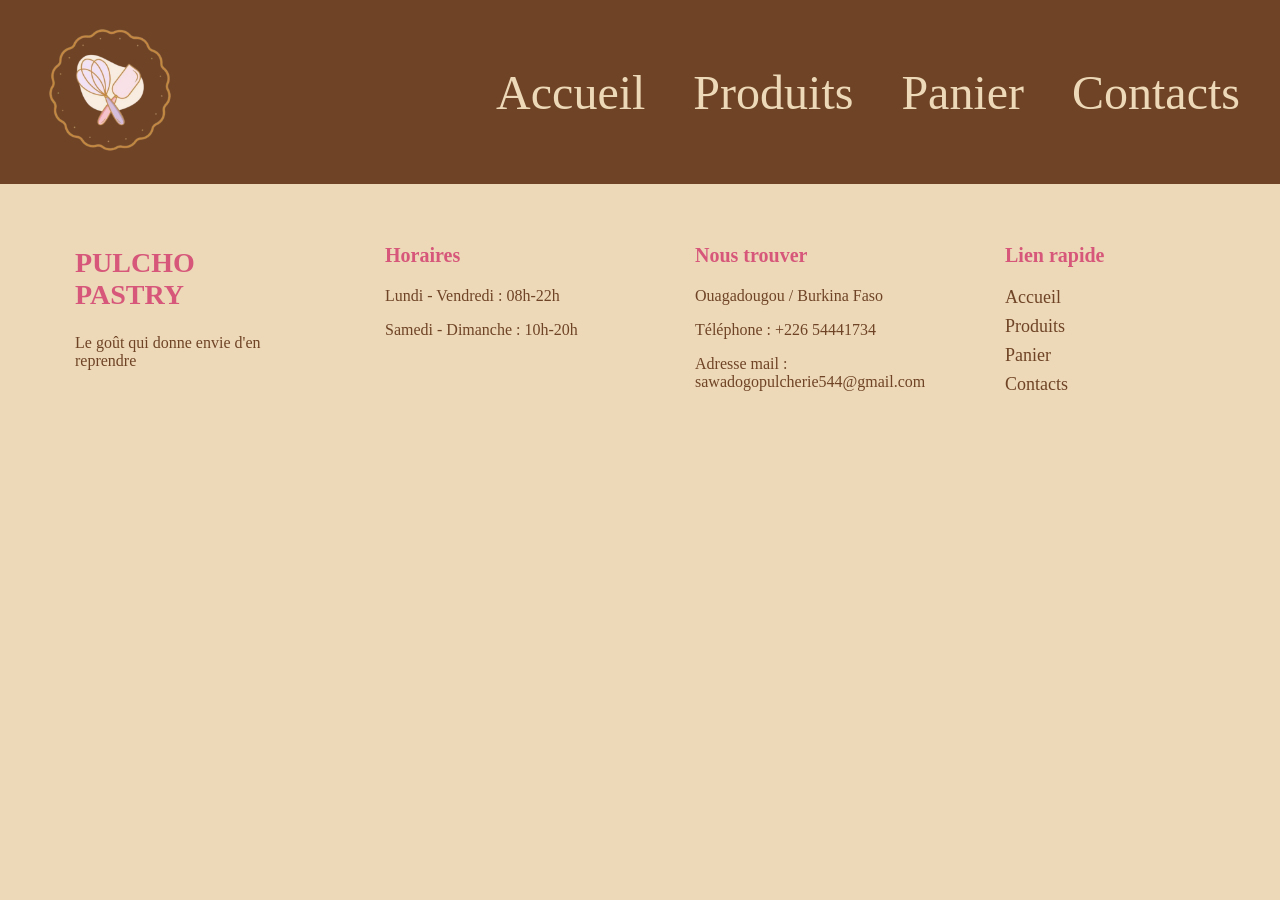
==== contact.html @ fbd9df28 "Css updating" ====
<!DOCTYPE html>
<html lang="fr">
<head>
    <meta charset="UTF-8">
    <meta name="viewport" content="width=device-width, initial-scale=1.0">
    <title>Contact</title>
    <link rel="stylesheet" href="./css/style.css">
</head>
<body>
    <header>
        <a href="index.html"><img src="./images/logo_cuisine.png" alt="logo"></a>
        <button class="menu-toggle">☰</button>
        <nav>
          <ul>
            <li><a href="index.html">Accueil</a></li> 
            <li><a href="produit.html">Produits</a></li>
            <li><a href="panier.html">Panier</a></li>
            <li><a href="contact.html">Contacts</a></li>
          </ul>
        </nav>
    </header>
    <main>

    </main>
    <footer>
        <div>
          <h2>PULCHO PASTRY</h2>
          <p>Le goût qui donne envie d'en reprendre</p>
        </div>

        <div>
          <h3>Horaires</h3>
          <p>Lundi - Vendredi : 08h-22h</p>
          <p>Samedi - Dimanche : 10h-20h</p>
        </div>

        <div>
          <h3>Nous trouver</h3>
          <p>Ouagadougou / Burkina Faso</p>
          <p>Téléphone : +226 54441734</p>
          <p>Adresse mail : sawadogopulcherie544@gmail.com</p>
        </div>

        <div>
          <h3>Lien rapide</h3>
          <a href="index.html">Accueil</a>
          <a href="produit.html">Produits</a>
          <a href="panier.html">Panier</a>
          <a href="contact.html">Contacts</a>
        </div>

       </footer>
</body>
</html>
---- css/style.css ----
body{
    background-color: #EDD9B8;
    margin: 0;
}

/*Header*/

.menu-toggle{
    display: none;
}
nav ul{
    display: flex;
    list-style: none;
    padding: 10px;
    margin: 0;
    gap: 48px;
}
nav a{
    text-decoration: none;
    color: #EDD9B8;
    font-size: 48px;
}
header{
    background-color: #6F4426;
    display: flex;
    padding: 10px 30px;
    justify-content: space-between;
    align-items: center;
}
header img{
    width: 160px;
}

/*Index.html*/

/*Section 1 : Accueil*/
.section1{
    background-image: url('../images/Fond.jpeg');
    background-size: 100% 100%;
    text-align: center;
    padding: 100px 20px;
}
.section1 h1{
    font-size: 48px;
    color: #D6577A;
}
.section1 p{
    font-size: 20px;
    color: #6F4426;
    margin-top: 36px;
}

/*Section 2 : Douceurs*/

.douceur-item{
    display: flex;
    flex-wrap: wrap;
    justify-content: center;
    gap: 48px;
    padding: 16px;
}
.card1{
    width: 240px;
    background-color: #EDD9B8;
    padding: 24px;
    border-radius: 20px;
    font-size: 24px;
    text-align: center;
    color: #D6577A;
    box-shadow: 0 10px 20px rgba(0, 0, 0, 0.2);
}
.card1 img{
    width: 100%;
    height: 280px;
    object-fit: cover;
}
.douceur{
    background-color: #6F4426;
    text-align: center;
    padding: 20px;
}
.douceur h2{
    font-size: 40px;
    color: #EDD9B8;
    margin-bottom: 48px;
}
.link{
    border: 2px solid #EDD9B8;
    border-radius: 32px;
    background-color: #EDD9B8;
    padding: 16px 24px;
    width: 240px;
    margin: 40px auto;
}
.douceur a{
    text-decoration: none;
    color: #6F4426;
    font-size: 24px;
}

/*Section 3 : Services*/

.service
{
    background-color: #EDD9B8;
    padding: 20px;
    text-align: center;
}
.service h2{
    font-size: 40px;
    color: #D6577A;
}
.service-item{
    display: flex;
    flex-wrap: wrap;
    gap: 20px;
    padding: 16px;
    justify-content: center;
}
.card2{
    border: 2px dashed #EDD9B8;
    background-color: #6F4426;
    border-radius: 24px;
    padding: 16px 32px;
    width: 160px;
    gap: 8px;
}
.card2 a{
    text-decoration: none;
    color: #EDD9B8;
    font-size: 20px;
}

/*Section 4 : Temoignages*/

.temoignage{
    background-color: #6F4426;
    padding: 20px;
}
.temoignage h2{
    font-size: 40px;
    color: #EDD9B8;
    text-align: center;
}
.temoignage-item{
    display: flex;
    gap: 48px;
    padding: 24px;
    justify-content: center;
    text-align: center;
    flex-wrap: wrap;
    justify-content: center;
}
.temoignage-card{
    display: flex;
    align-items: center;
    gap: 20px;
    border: 2px solid #E5C48D;
    background-color: #EDD9B8;
    border-radius: 12px;
    width: 300px;
}
.temoignage-text{
    display: flex;
    flex-direction: column;
    gap: 8px;
}
.temoignage-card img{
    width: 80px;
    height: 80px;
    border: 2px solid #EDD9B8;
    border-radius: 50%;
    flex : 0 0 80px; 
}
.temoignage-text h3{
    font-size: 24px;
    color: #D6577A;
    margin: 0;
}
.temoignage-item p{
    font-size: 20px;
    color: #6F4426;
    margin: 8px;
}

/*Footer*/

footer{
    display: flex;
    color: #6F4426;
    justify-content: space-around;
    padding: 40px 20px;
}
footer a{
    display: block;
    margin-bottom: 8px;
    text-decoration: none;
    font-size: 18px;
    color: #6F4426;
}
footer a:hover{
    color: #D6577A;
}
footer h2, h3{
    color: #D6577A;
}
footer h2{
    font-size: 28px;
}
footer h3{
    font-size: 20px;
}
footer p{
    font-size: 16px;
}
footer div{
    width: 200px;
}

/*Responsive Design : affichage sur mobile*/

@media (max-width: 768px){
    .menu-toggle{
        display: block;
        margin-left: auto;
        background-color: #6F4426;
        color: #EDD9B8;
        font-size: 36px;
        border: none;
        padding: 8px 12px;

    }
    nav ul{
        display: none;
    }
    footer{
        flex-direction: column;
        align-items: center;
    }
    footer div{
        text-align: center;
        margin-bottom: 20px;
    }
    header img{
        width: 80px;
    }
    .produit-items{
        flex-wrap: wrap;
    }
}

/*Produits.html*/

/*Section 1 : Recherche*/

.search-section{
    padding: 40px;
}
.search-section h1{
    text-align: center;
    font-size: 40px;
    color: #D6577A;
}
.search-bar{
    display: flex;
    justify-content: center;
    padding: 20px;
}
.search-bar input{
    width: 400px;
    border: 3px solid #D6577A;
    border-radius: 8px;
    background-color:#E5C48D;
    font-size: 18px;
    color: #6F4426;
    padding: 8px;
}
.search-bar button{
    border: none;
    font-size: 20px;
    color: #D6577A;
    background-color: #EDD9B8;
    padding: 8px 16px;
}

/*Section 2 : Produits*/
.produit1-container{
    background-color: #6F4426;
    padding: 20px;
}
.produit2-container{
    background-color: #EDD9B8;
    padding: 20px;
}
.produit1-container h2{
    text-align: center;
    font-size: 40px;
    color: #EDD9B8;
    margin-bottom: 48px;
}
.produit2-container h2{
    text-align: center;
    font-size: 40px;
    color: #D6577A;
    margin-bottom: 48px;
}
.produit-items{
    display: flex;
    flex-wrap: wrap;
    justify-content: center;
    gap: 48px;
    padding: 16px;
}
.produit-items img{
    width: 220px;
    height: 240px;
    object-fit: cover;
    border-radius: 20px;
}
.produit-card1{
    width: 220px;
    background-color: #EDD9B8;
    padding: 18px;
    border-radius: 20px;
    text-align: center;
    box-shadow: 0 10px 20px rgba(0, 0, 0, 0.2);
}
.produit-card2{
    width: 220px;
    background-color: #6F4426;
    padding: 18px;
    border-radius: 20px;
    box-shadow: 0 10px 20px rgba(0, 0, 0, 0.2);
    text-align: center;
}
.produit-card1 h3{
    font-size: 24px;
    color: #D6577A;
}
.produit-card2 h3{
    font-size: 24px;
    color: #EDD9B8;
}
.produit-card1 .produit-description{
    font-size: 20px;
    color: #6F4426;
}
.produit-card2 .produit-description{
    font-size: 20px;
    color: #D6577A;
}
.produit-card1 .produit-prix{
    font-size: 20px;
    color: #E5C48D;
    background-color: #6F4426;
    border: 2px solid #6F4426;
    border-radius: 8px;
}
.produit-card2 .produit-prix{
    font-size: 20px;
    color: #EDD9B8;
    background-color: #D6577A;
    border: 2px solid #D6577A;
    border-radius: 8px;
}
.commentaire{
    background-color: #6F4426;
    padding: 40px;
    text-align: center;
}
.commentaire h2{
    font-size: 40px;
    color: #EDD9B8;
}
.commentaire p{
    font-size: 24px;
    color: #EDD9B8;
}
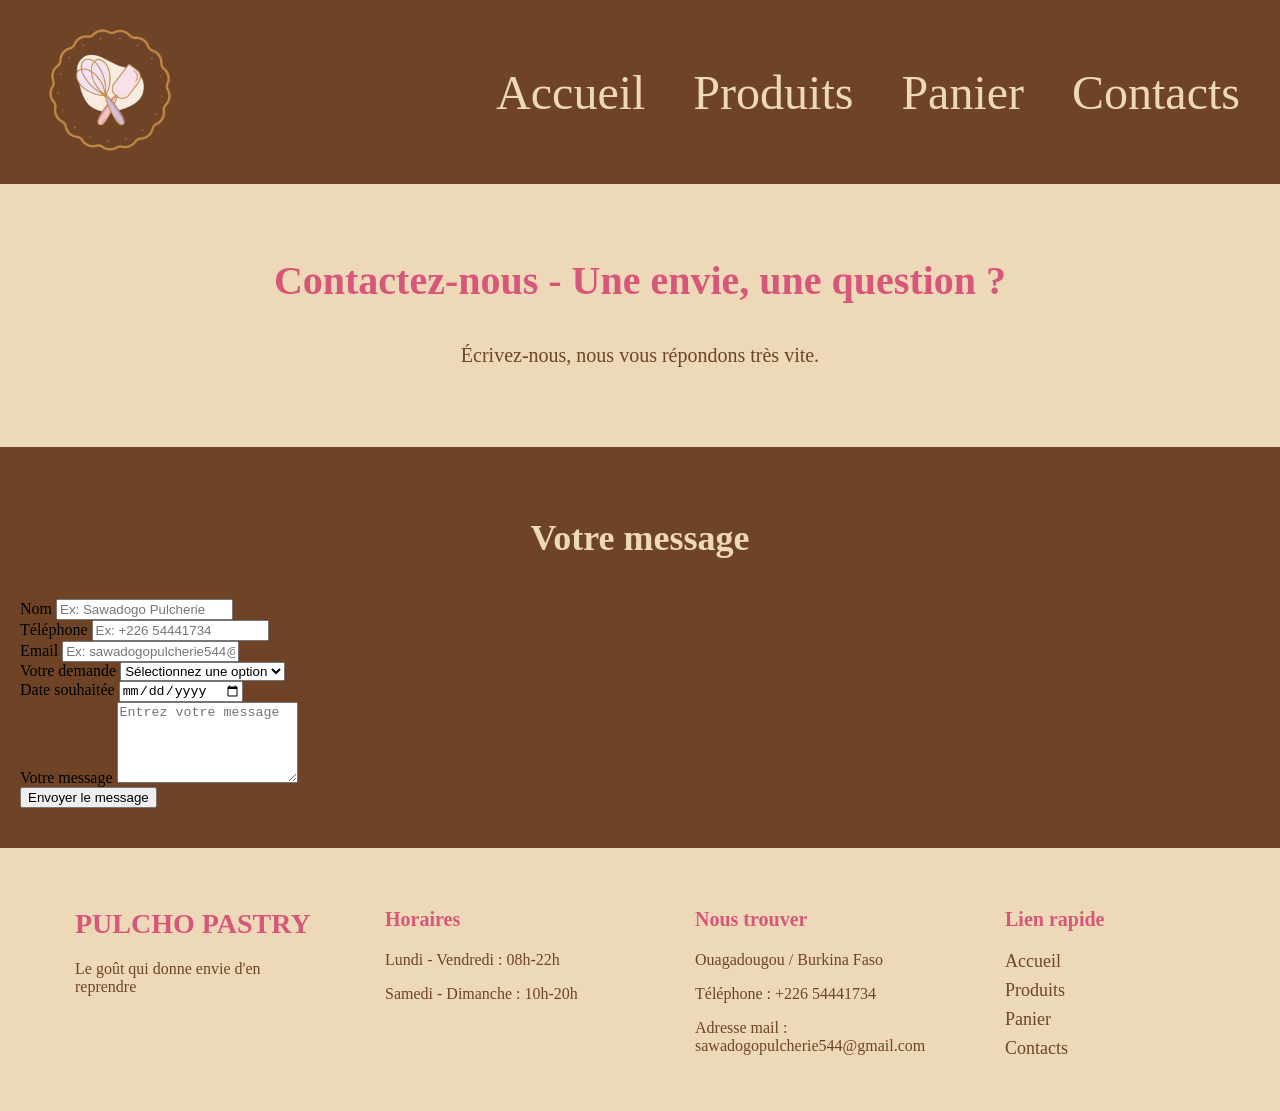
==== commit 4933fb05: "contact.html build" ====
--- a/contact.html
+++ b/contact.html
@@ -21,34 +21,84 @@
     </header>
     <main>
 
+      <section class="contact">
+        <h1>Contactez-nous - Une envie, une question ?</h1>
+        <p>Écrivez-nous, nous vous répondons très vite.</p>
+      </section>
+
+      <section class="contact-form">
+        <h2>Votre message</h2>
+  
+          <form action="#" method="post" class="form-container">
+
+            <div class="form-group">
+              <label for="name">Nom</label>
+              <input type="text" id="name" name="name" required placeholder="Ex: Sawadogo Pulcherie">
+            </div>
+
+            <div class="form-group">
+              <label for ="phone">Téléphone</label>
+              <input type="tel" id="phone" name="phone" required placeholder="Ex: +226 54441734">
+            </div>
+
+            <div class="form-group">
+              <label for="email">Email</label>
+              <input type="email" id="email" name="email" required placeholder="Ex: sawadogopulcherie544@gmail.com">
+            </div>
+
+            <div class="form-group">
+              <label for="demande">Votre demande</label>
+              <select id="demande" name="demande" required>
+                <option value="">Sélectionnez une option</option>
+                <option value="question">Question</option>
+                <option value="commande">Commande</option>
+                <option value="autre">Autre</option>
+            </select>
+            </div>
+
+            <div class="form-group">
+              <label for="date">Date souhaitée</label>
+              <input type="date" id="date" name="date" required>  
+            </div>
+
+            <div class="form-group">
+              <label for="message">Votre message</label>
+              <textarea id="message" name="message" rows="5" required placeholder="Entrez votre message"></textarea>
+            </div>
+
+            <button type="submit">Envoyer le message</button>
+          </form>
+
+      </section>
+
     </main>
-    <footer>
-        <div>
-          <h2>PULCHO PASTRY</h2>
-          <p>Le goût qui donne envie d'en reprendre</p>
-        </div>
+   <footer>
 
-        <div>
-          <h3>Horaires</h3>
-          <p>Lundi - Vendredi : 08h-22h</p>
-          <p>Samedi - Dimanche : 10h-20h</p>
-        </div>
+  <div>
+    <h2><a href="index.html">PULCHO PASTRY</a></h2>
+    <p>Le goût qui donne envie d'en reprendre</p>
+  </div>
 
-        <div>
-          <h3>Nous trouver</h3>
-          <p>Ouagadougou / Burkina Faso</p>
-          <p>Téléphone : +226 54441734</p>
-          <p>Adresse mail : sawadogopulcherie544@gmail.com</p>
-        </div>
+  <div>
+    <h3>Horaires</h3>
+    <p>Lundi - Vendredi : 08h-22h</p>
+    <p>Samedi - Dimanche : 10h-20h</p>
+  </div>
 
-        <div>
-          <h3>Lien rapide</h3>
-          <a href="index.html">Accueil</a>
-          <a href="produit.html">Produits</a>
-          <a href="panier.html">Panier</a>
-          <a href="contact.html">Contacts</a>
-        </div>
+  <div>
+    <h3>Nous trouver</h3>
+    <p>Ouagadougou / Burkina Faso</p>
+    <p>Téléphone : +226 54441734</p>
+    <p>Adresse mail : sawadogopulcherie544@gmail.com</p>
+  </div>
 
-       </footer>
+  <div>
+    <h3>Lien rapide</h3>
+    <a href="index.html">Accueil</a>
+    <a href="produit.html">Produits</a>
+    <a href="panier.html">Panier</a>
+    <a href="contact.html">Contacts</a>
+  </div>
+</footer>
 </body>
 </html>
--- a/css/style.css
+++ b/css/style.css
@@ -45,7 +45,7 @@
     color: #D6577A;
 }
 .section1 p{
-    font-size: 20px;
+    font-size: 24px;
     color: #6F4426;
     margin-top: 36px;
 }
@@ -201,11 +201,12 @@
 footer a:hover{
     color: #D6577A;
 }
-footer h2, h3{
-    color: #D6577A;
-}
-footer h2{
+footer h2 a, footer h3{
+    color: #D6577A;
+}
+footer h2 a{
     font-size: 28px;
+    text-wrap: nowrap;
 }
 footer h3{
     font-size: 20px;
@@ -285,51 +286,53 @@
 
 /*Section 2 : Produits*/
 .produit1-container{
-    background-color: #6F4426;
-    padding: 20px;
+    min-height: 700px;
+    background-color: #6F4426;
+    padding: 16px;
 }
 .produit2-container{
-    background-color: #EDD9B8;
-    padding: 20px;
+    min-height: 700px;
+    background-color: #EDD9B8;
+    padding: 16px;
 }
 .produit1-container h2{
     text-align: center;
-    font-size: 40px;
-    color: #EDD9B8;
-    margin-bottom: 48px;
+    font-size: 36px;
+    color: #EDD9B8;
+    margin-bottom: 36px;
 }
 .produit2-container h2{
     text-align: center;
-    font-size: 40px;
-    color: #D6577A;
-    margin-bottom: 48px;
+    font-size: 36px;
+    color: #D6577A;
+    margin-bottom: 36px;
 }
 .produit-items{
     display: flex;
     flex-wrap: wrap;
     justify-content: center;
-    gap: 48px;
-    padding: 16px;
+    gap: 36px;
+    padding: 12px;
 }
 .produit-items img{
-    width: 220px;
+    width: 260px;
     height: 240px;
     object-fit: cover;
-    border-radius: 20px;
+    border-radius: 16px;
 }
 .produit-card1{
-    width: 220px;
-    background-color: #EDD9B8;
-    padding: 18px;
-    border-radius: 20px;
+    width: 260px;
+    background-color: #EDD9B8;
+    padding: 12px;
+    border-radius: 16px;
     text-align: center;
     box-shadow: 0 10px 20px rgba(0, 0, 0, 0.2);
 }
 .produit-card2{
-    width: 220px;
-    background-color: #6F4426;
-    padding: 18px;
-    border-radius: 20px;
+    width: 260px;
+    background-color: #6F4426;
+    padding: 12px;
+    border-radius: 16px;
     box-shadow: 0 10px 20px rgba(0, 0, 0, 0.2);
     text-align: center;
 }
@@ -349,14 +352,14 @@
     font-size: 20px;
     color: #D6577A;
 }
-.produit-card1 .produit-prix{
+.produit-card1 .produit-commande{
     font-size: 20px;
     color: #E5C48D;
     background-color: #6F4426;
     border: 2px solid #6F4426;
     border-radius: 8px;
 }
-.produit-card2 .produit-prix{
+.produit-card2 .produit-commande{
     font-size: 20px;
     color: #EDD9B8;
     background-color: #D6577A;
@@ -374,5 +377,144 @@
 }
 .commentaire p{
     font-size: 24px;
-    color: #EDD9B8;
-}+    color: #E5C48D;
+}
+
+/*Panier.html*/
+.first-section{
+    padding: 40px 20px;
+}
+.first-section h1{
+    font-size: 40px;
+    color: #D6577A; 
+    text-align: center; 
+    padding: 40px;
+}
+.panier{
+    padding: 40px 20px;
+    background-color: #6F4426;
+}
+.panier h2{
+    font-size: 36px;
+    color: #EDD9B8;
+    text-align: center;
+    margin-bottom: 36px;
+}
+.panier-container{
+    padding: 16px 20px;
+    display: flex;
+    justify-content: center;
+    gap: 24px;
+    flex-wrap: wrap;
+}
+.panier-produit{
+    padding: 16px;
+    border-radius: 16px;
+    width: 300px;
+    text-align: center;
+}
+.panier-produit img{
+    width: 300px;
+    height: 240px;
+    object-fit: cover;
+    border-radius: 16px;
+    border: 2px solid #EDD9B8;
+}
+.panier-produit-info h3{
+    font-size: 24px;
+    color: #EDD9B8;
+}
+.panier-produit-info .quantity{
+    font-size: 20px;
+    color: #D6577A ;
+    font-weight: bold;
+    border-bottom: 1px solid #EDD9B8;
+}
+.panier-produit-info .price{
+    background-color: #EDD9B8;
+    padding: 8px;
+    font-size: 20px;
+    color: #6F4426;
+    border : 2px solid #EDD9B8;
+    border-radius: 8px;
+}
+.panier-total button{
+    font-size: 20px;
+    color: #EDD9B8;
+    background-color: #D6577A;
+    border: 2px solid #D6577A;
+    border-radius: 8px;
+    padding: 12px 24px;
+}
+.recapitulatif{
+    padding: 40px 20px;
+    text-align: center;
+}
+.recapitulatif h2{
+    font-size: 36px;
+    color: #D6577A;
+    margin-bottom: 40px;
+}
+.recapitulatif p{
+    background-color: #6F4426;
+    color: #EDD9B8;
+    padding: 16px;
+    border: solid #EDD9B8;;
+    border-radius: 20px;
+    width: 50%;
+    justify-self: center;
+    font-size: 30px;
+}
+.recapitulatif-container{
+    display: flex;
+    justify-content: center;
+    gap: 20px;
+    flex-wrap: wrap;
+}
+.recapitulatif-container button{
+    background-color: #D6577A;
+    font-size: 24px;
+    border: 2px dashed #E5C48D;
+    border-radius: 20px;
+    color: #E5C48D;
+    padding: 12px;
+}
+.Remerciements{
+    background-color: #6F4426;
+    padding: 40px 20px;
+    text-align: center;
+}
+.Remerciements h2{
+    font-size: 36px;
+    color: #EDD9B8;
+    padding-top: 40px;
+}
+.Remerciements p{
+    font-size: 24px;
+    color: #E5C48D;
+    padding : 40px;
+}
+.contact{
+    padding: 40px 20px;
+    text-align: center;
+}
+.contact h1{
+    font-size: 40px;
+    color: #D6577A;
+    margin-bottom: 40px;
+}
+.contact p{
+    font-size: 20px;
+    color: #6F4426;
+    margin-bottom: 40px;
+}
+.contact-form{
+    padding:  40px 20px;
+    background-color: #6F4426;
+}
+.contact-form h2{
+    font-size: 36px;
+    color: #EDD9B8;
+    margin-bottom: 40px;
+    text-align: center;
+}
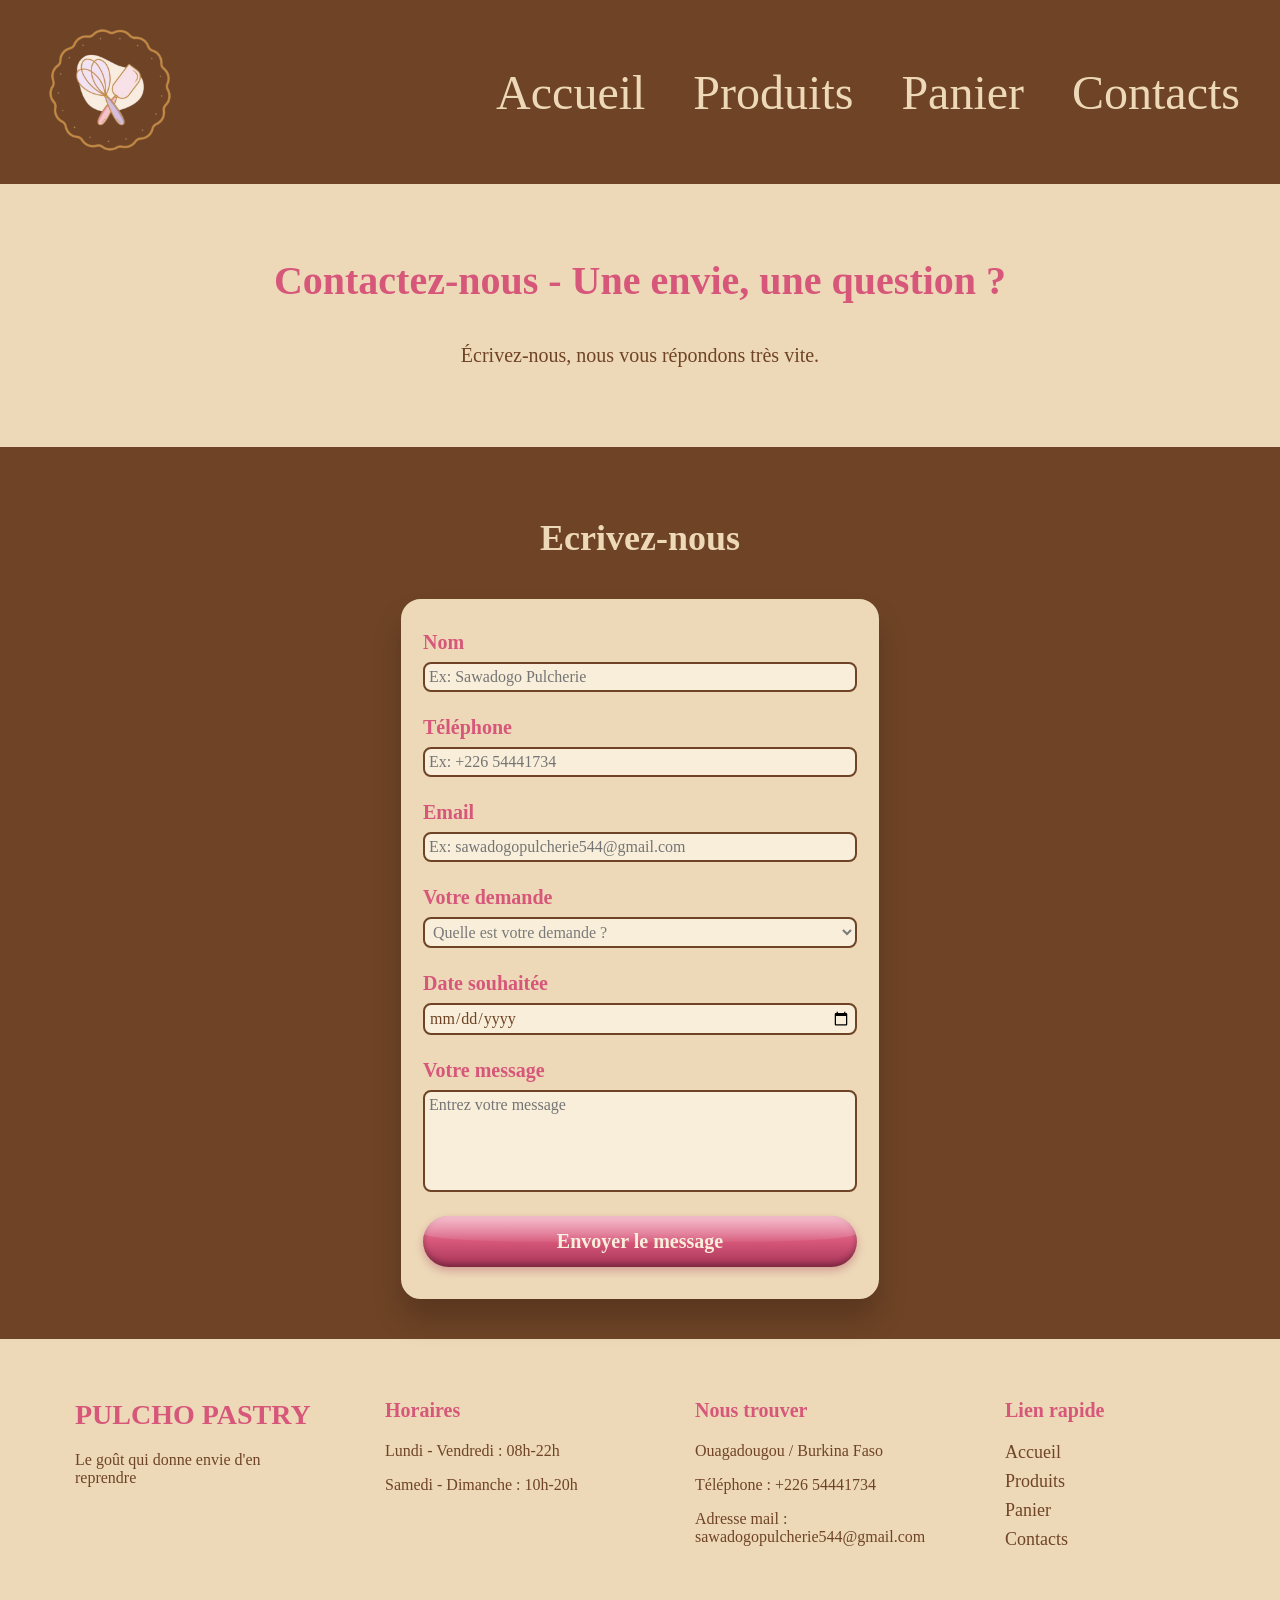
==== commit 74c3527c: "Contact css file updating" ====
--- a/contact.html
+++ b/contact.html
@@ -27,7 +27,7 @@
       </section>
 
       <section class="contact-form">
-        <h2>Votre message</h2>
+        <h2>Ecrivez-nous</h2>
   
           <form action="#" method="post" class="form-container">
 
@@ -49,11 +49,13 @@
             <div class="form-group">
               <label for="demande">Votre demande</label>
               <select id="demande" name="demande" required>
-                <option value="">Sélectionnez une option</option>
-                <option value="question">Question</option>
-                <option value="commande">Commande</option>
-                <option value="autre">Autre</option>
-            </select>
+                <option value="" disabled selected>Quelle est votre demande ?</option>
+                <option>Commander une douceur</option>
+                <option>Gâteau personnalisé (anniversaire, mariage…)</option>
+                <option>Organiser un événement</option>
+                <option>Poser une question</option>
+                <option>Autre demande</option>
+              </select>
             </div>
 
             <div class="form-group">
--- a/css/style.css
+++ b/css/style.css
@@ -471,13 +471,42 @@
     gap: 20px;
     flex-wrap: wrap;
 }
-.recapitulatif-container button{
-    background-color: #D6577A;
-    font-size: 24px;
-    border: 2px dashed #E5C48D;
-    border-radius: 20px;
-    color: #E5C48D;
-    padding: 12px;
+.recapitulatif-container button {
+  position: relative;          /* nécessaire pour placer le reflet */
+  overflow: hidden;            /* garde le reflet dans le bouton */
+  padding: 14px 32px;
+  font-size: 18px;
+  font-weight: bold;
+  font-family: inherit;
+  color: #f8eed9;
+  border: none; 
+  outline: none;
+  border-radius: 30px;
+  cursor: pointer;
+  background: linear-gradient(to bottom, #EC8AA3, #D6577A 50%, #A63457);
+  box-shadow:
+    inset 0 -3px 6px rgba(0,0,0,.3),    /* ombre intérieure */
+    0 4px 8px rgba(166,52,87,.35);      /* ombre portée */
+  transition: transform .2s, filter .2s;
+}
+
+/* le reflet blanc en haut */
+.recapitulatif-container button::before {
+  content: "";
+  position: absolute;
+  top: 0;
+  left: 0;
+  width: 100%;
+  height: 50%;
+  border-radius: 30px 30px 50% 50% / 30px 30px 15px 15px;
+  background: linear-gradient(to bottom, rgba(255,255,255,.45), rgba(255,255,255,.05));
+  pointer-events: none;        /* le clic passe à travers le reflet */
+}
+
+/* quand on passe la souris */
+.recapitulatif-container button:hover {
+  filter: brightness(1.12);
+  transform: translateY(-2px);
 }
 .Remerciements{
     background-color: #6F4426;
@@ -494,6 +523,9 @@
     color: #E5C48D;
     padding : 40px;
 }
+
+/*Contact.html*/
+
 .contact{
     padding: 40px 20px;
     text-align: center;
@@ -518,3 +550,76 @@
     margin-bottom: 40px;
     text-align: center;
 }
+.contact-form form{
+    background-color: #EDD9B8;
+    padding: 30px 20px;
+    gap: 24px;
+    width: 35%;
+    margin: 0 auto;
+    display: flex;
+    flex-direction: column;
+    border-radius: 20px;
+    border: 2px solid #EDD9B8;
+    box-shadow: 0 20px 30px rgba(0, 0, 0, 0.2);
+}
+.form-group{
+    display: flex;
+    flex-direction: column;
+    gap: 8px;
+}
+.form-group label{
+    font-size: 20px;
+    color: #D6577A;
+    font-weight: bold;
+}
+.form-group input, .form-group textarea, .form-group select{
+    padding: 4px;
+    font-size: 16px;
+    border: 2px solid #6F4426;
+    border-radius: 8px;
+    background-color: #f8eed9;
+    color: #6F4426;
+    font-family: inherit;
+}
+.form-group textarea{
+    resize: none;
+}
+.form-group select:invalid {
+  color: #7a7a7a;;
+}
+.form-group select option {
+  color: #6F4426;
+}
+.form-container button {
+  position: relative;      
+  overflow: hidden;            
+  padding: 14px;
+  font-size: 20px;
+  font-weight: bold;
+  font-family: inherit;
+  color: #f8eed9;
+  border: none; 
+  outline: none;
+  border-radius: 30px;
+  cursor: pointer;
+  background: linear-gradient(to bottom, #EC8AA3, #D6577A 50%, #A63457);
+  box-shadow:
+    inset 0 -3px 6px rgba(0,0,0,.3),    
+    0 4px 8px rgba(166,52,87,.35);      
+  transition: transform .2s, filter .2s;
+}
+.form-container button::before {
+  content: "";
+  position: absolute;
+  top: 0;
+  left: 0;
+  width: 100%;
+  height: 50%;
+  border-radius: 30px 30px 50% 50% / 30px 30px 15px 15px;
+  background: linear-gradient(to bottom, rgba(255,255,255,.45), rgba(255,255,255,.05));
+  pointer-events: none;        
+}
+.form-container button:hover {
+  filter: brightness(1.12);
+  transform: translateY(-2px);
+}
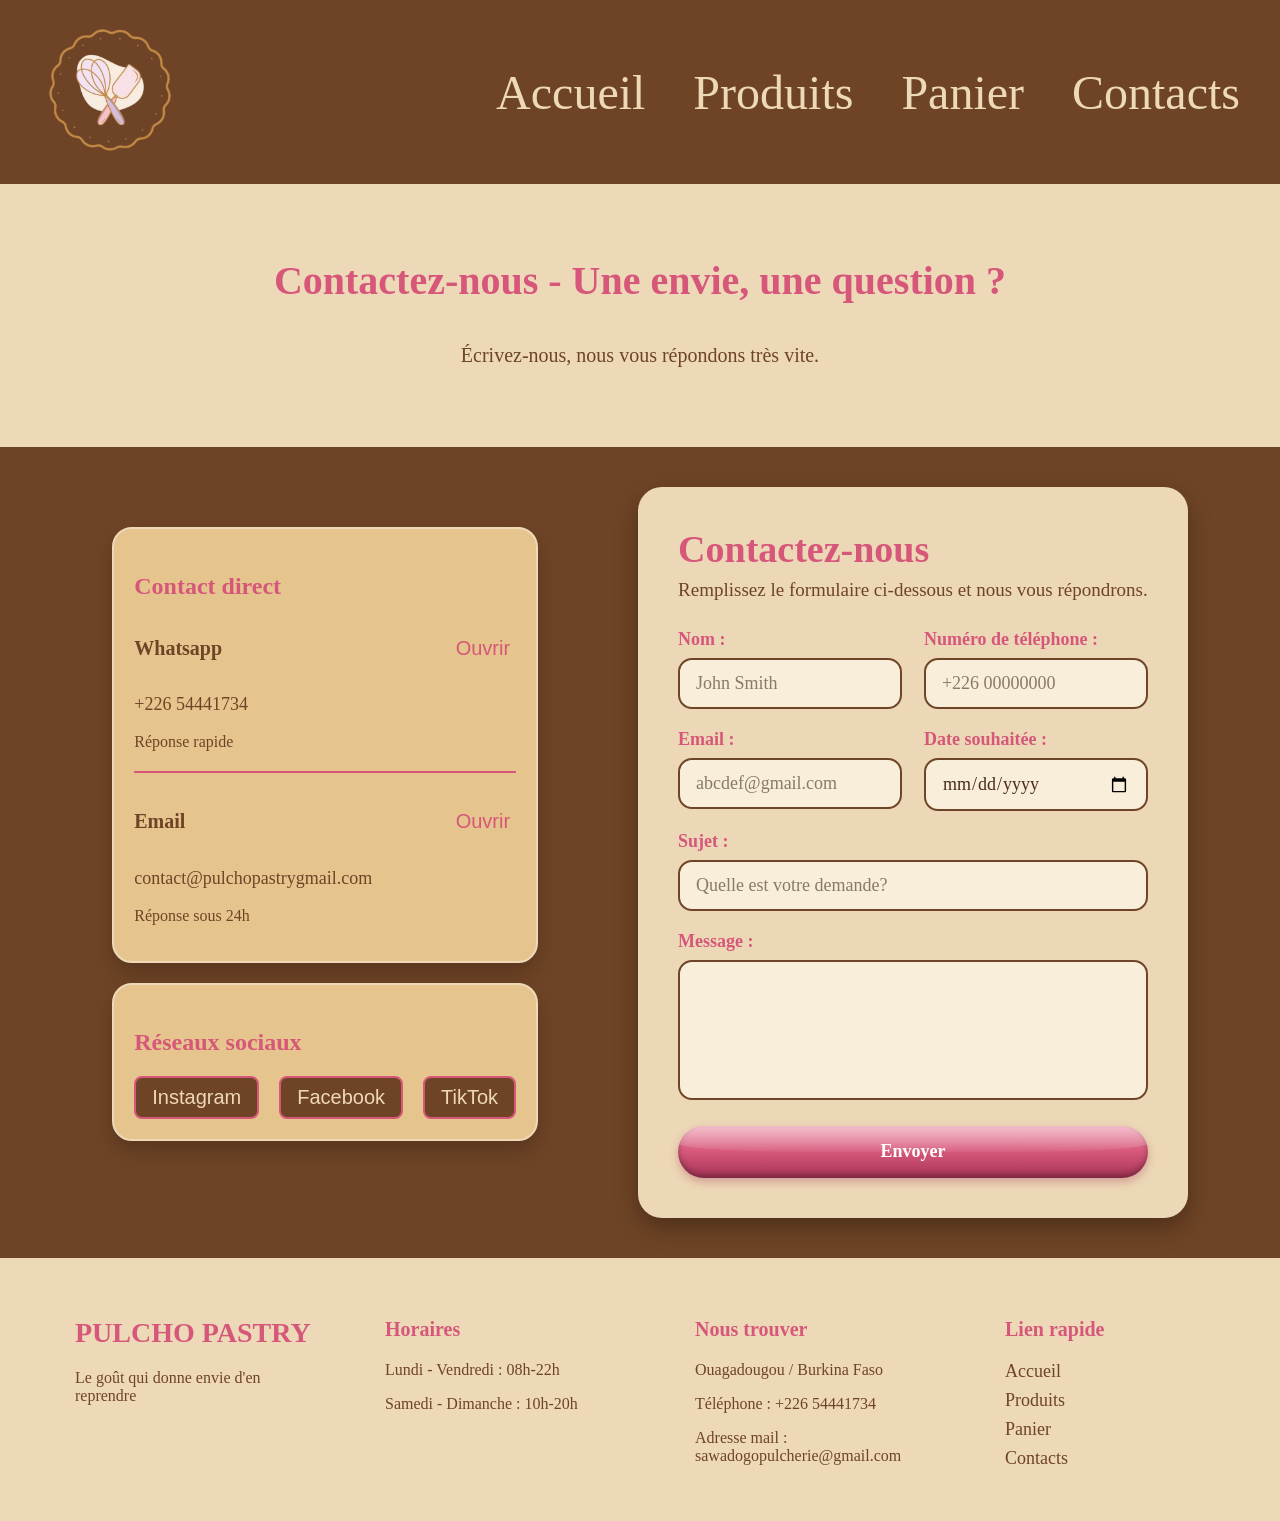
==== commit dd83427d: "contact page updating" ====
--- a/contact.html
+++ b/contact.html
@@ -26,52 +26,95 @@
         <p>Écrivez-nous, nous vous répondons très vite.</p>
       </section>
 
-      <section class="contact-form">
-        <h2>Ecrivez-nous</h2>
-  
-          <form action="#" method="post" class="form-container">
+      <section class="contact-infos">
 
-            <div class="form-group">
-              <label for="name">Nom</label>
-              <input type="text" id="name" name="name" required placeholder="Ex: Sawadogo Pulcherie">
+       <!--CONTIENT LES INFORMATIONS DE CONTACT -->
+        <div class="container">
+
+          <!--INFORMATIONS DE CONTACT-->
+          <div class="contact-direct">
+            <h3>Contact direct</h3>
+
+            <div class="contact-item">
+              <h2>Whatsapp</h2>
+              <button class="contact-button"><a href="https://wa.me/22654441734" target="_blank">Ouvrir</a></button>
+            </div>
+            <p class="contact-number">+226 54441734</p>
+            <p class="contact-description">Réponse rapide</p>
+
+            <hr>
+
+            <div class="contact-item">
+              <h2>Email</h2>
+              <button class="contact-button"><a href="mailto:contact@pulchopastrygmail.com" target="_blank">Ouvrir</a></button>
+            </div>
+            <p class="contact-number">contact@pulchopastrygmail.com</p>
+            <p class="contact-description">Réponse sous 24h</p>
+          </div>
+
+          <!--PAGES RESEAUX SOCIAUX-->
+          <div class="contact-social">
+            <h3>Réseaux sociaux</h3>
+            <div class="social-button">
+              <button class="contact-button"><a href="https://www.instagram.com/pulchopastry/" target="_blank">Instagram</a></button>
+              <button class="contact-button"><a href="https://www.facebook.com/pulchopastry" target="_blank">Facebook</a></button>      
+              <button class="contact-button"><a href="https://www.tiktok.com/@pulchopastry" target="_blank">TikTok</a></button>
+            </div>  
+          </div>
+
+        </div>
+
+        <!--FORMULAIRE DE CONTACT-->
+
+        <div class="contact-form">
+
+        <h1>Contactez-nous</h1>
+        <p>Remplissez le formulaire ci-dessous et nous vous répondrons.</p>
+
+        <form class="form">
+          
+          <div class="form-group">
+            <div class="form-label">
+              <label for="name">Nom :</label>
+              <input type="text" id="name" name="name" placeholder="John Smith" required>
             </div>
 
-            <div class="form-group">
-              <label for ="phone">Téléphone</label>
-              <input type="tel" id="phone" name="phone" required placeholder="Ex: +226 54441734">
+            <div class="form-label">
+              <label for="number">Numéro de téléphone :</label>
+              <input type="tel" id="number" name="number" placeholder="+226 00000000" required>
+            </div>
+          </div>
+
+          <div class="form-group">
+            <div class="form-label">
+              <label for="email">Email :</label>
+              <input type="email" id="email" name="email" placeholder="abcdef@gmail.com" required>
             </div>
 
-            <div class="form-group">
-              <label for="email">Email</label>
-              <input type="email" id="email" name="email" required placeholder="Ex: sawadogopulcherie544@gmail.com">
+            <div class="form-label">
+              <label for="date">Date souhaitée :</label>
+              <input type="date" id="date" name="date" required>
             </div>
+          </div>
 
-            <div class="form-group">
-              <label for="demande">Votre demande</label>
-              <select id="demande" name="demande" required>
-                <option value="" disabled selected>Quelle est votre demande ?</option>
-                <option>Commander une douceur</option>
-                <option>Gâteau personnalisé (anniversaire, mariage…)</option>
-                <option>Organiser un événement</option>
-                <option>Poser une question</option>
-                <option>Autre demande</option>
-              </select>
-            </div>
+          <div class="form-label">
+            <label for="subject">Sujet :</label>
+            <input type="text" id="subject" name="subject" placeholder="Quelle est votre demande?">
+          </div>
 
-            <div class="form-group">
-              <label for="date">Date souhaitée</label>
-              <input type="date" id="date" name="date" required>  
-            </div>
+          <div class="form-label">
+            <label for="message">Message :</label>
+            <textarea id="message" name="message" rows="5" required></textarea>
+          </div>
 
-            <div class="form-group">
-              <label for="message">Votre message</label>
-              <textarea id="message" name="message" rows="5" required placeholder="Entrez votre message"></textarea>
-            </div>
+          <button type="submit">Envoyer</button>
+        </form>
 
-            <button type="submit">Envoyer le message</button>
-          </form>
+        </div>
+
 
       </section>
+      
 
     </main>
    <footer>
@@ -91,7 +134,7 @@
     <h3>Nous trouver</h3>
     <p>Ouagadougou / Burkina Faso</p>
     <p>Téléphone : +226 54441734</p>
-    <p>Adresse mail : sawadogopulcherie544@gmail.com</p>
+    <p>Adresse mail : sawadogopulcherie@gmail.com</p>
   </div>
 
   <div>
--- a/css/style.css
+++ b/css/style.css
@@ -248,6 +248,14 @@
     .produit-items{
         flex-wrap: wrap;
     }
+    .contact-infos {
+        grid-template-columns: 1fr;
+        padding: 40px 16px 60px;
+    }
+  .contact-form {
+    order: -1;
+    padding: 24px 16px;
+  }
 }
 
 /*Produits.html*/
@@ -540,75 +548,176 @@
     color: #6F4426;
     margin-bottom: 40px;
 }
-.contact-form{
-    padding:  40px 20px;
-    background-color: #6F4426;
-}
-.contact-form h2{
-    font-size: 36px;
-    color: #EDD9B8;
-    margin-bottom: 40px;
-    text-align: center;
-}
-.contact-form form{
-    background-color: #EDD9B8;
-    padding: 30px 20px;
-    gap: 24px;
-    width: 35%;
-    margin: 0 auto;
-    display: flex;
-    flex-direction: column;
+/*BOX DE GAUCHE*/
+
+.contact-infos{
+    padding: 40px 20px;
+    display: flex;
+    justify-content: center;
+    gap: 80px;
+    flex-wrap: wrap;
+    background-color: #6F4426;
+}
+.container{
+    padding: 40px 20px;
+}
+.contact-direct{
+    background-color: #E5C48D;
+    padding: 20px;
+    margin-bottom: 20px;
     border-radius: 20px;
     border: 2px solid #EDD9B8;
-    box-shadow: 0 20px 30px rgba(0, 0, 0, 0.2);
-}
-.form-group{
-    display: flex;
-    flex-direction: column;
-    gap: 8px;
-}
-.form-group label{
-    font-size: 20px;
-    color: #D6577A;
-    font-weight: bold;
-}
-.form-group input, .form-group textarea, .form-group select{
-    padding: 4px;
+    box-shadow: 0 10px 20px rgba(0, 0, 0, 0.2);
+}
+.contact-direct h3{
+    font-size: 24px;
+    color: #D6577A;
+    margin-bottom: 20px;
+}
+.contact-direct h2{
+    font-size: 20px;
+    color: #6F4426;
+}
+.contact-item{
+    display: flex;
+    justify-content: space-between;
+    align-items: center;
+}
+.contact-item .contact-button{
+    border: none;
+    background-color: #E5C48D;
+}
+.contact-item .contact-button a{
+    text-decoration: none;
+    color: #D6577A;
+    font-size: 20px;
+}
+hr{
+    border: 1px solid #D6577A;
+    margin: 20px 0;
+}
+.contact-social{
+    background-color: #E5C48D;
+    padding: 20px;
+    border-radius: 20px;
+    border: 2px solid #EDD9B8;
+    box-shadow: 0 10px 20px rgba(0, 0, 0, 0.2);
+}
+.contact-social h3{
+    font-size: 24px;
+    color: #D6577A;
+    margin-bottom: 20px;
+}
+.social-button{
+    display: flex;
+    justify-content: center;
+    gap: 20px;
+    flex-wrap: wrap;
+}
+.contact-social .contact-button{
+    border: none;
+    background-color: #6F4426;
+    border-radius: 8px;
+    border: 2px solid #D6577A;
+    padding: 8px 16px;
+}
+.contact-social .contact-button a{
+    text-decoration: none;
+    color: #EDD9B8;
+    font-size: 20px;
+}
+.contact-number{
+    font-size: 18px;
+    color: #6F4426
+}
+.contact-description{
     font-size: 16px;
-    border: 2px solid #6F4426;
-    border-radius: 8px;
-    background-color: #f8eed9;
-    color: #6F4426;
-    font-family: inherit;
-}
-.form-group textarea{
-    resize: none;
-}
-.form-group select:invalid {
-  color: #7a7a7a;;
-}
-.form-group select option {
+    color: #6F4426;
+}
+/*BOX DE DROITE*/
+
+.contact-form {
+  background: #ecd8b6;
+  border-radius: 24px;
+  padding: 40px;
+  box-shadow: 0 10px 25px rgba(0, 0, 0, .3);
   color: #6F4426;
 }
-.form-container button {
-  position: relative;      
-  overflow: hidden;            
-  padding: 14px;
-  font-size: 20px;
-  font-weight: bold;
+.contact-form h1 {
+    margin: 0 0 8px; 
+    font-size: 38px; 
+    color: #D6577A; 
+}
+.contact-form p { 
+    margin: 0 0 28px; 
+    font-size: 19px;
+}
+.form { 
+    display: grid; 
+    gap: 20px; 
+}
+.form-group {
+  display: grid;
+  grid-template-columns: repeat(auto-fit, minmax(220px, 1fr));
+  gap: 20px 22px;
+}
+.form-label {
+  display: flex;
+  flex-direction: column;
+  gap: 8px;
+  min-width: 0;
+}
+.form-label label { font-size: 18px; 
+    font-weight: 700; 
+    color: #D6577A; 
+}
+.form-label input,
+.form-label textarea {
+  width: 100%;
+  min-width: 0;
+  box-sizing: border-box;
+  padding: 13px 16px;
   font-family: inherit;
-  color: #f8eed9;
-  border: none; 
+  font-size: 18px;
+  color: #4a2c18;
+  background: #f8eed9;
+  border: 2px solid #6f4527;
+  border-radius: 14px;
+}
+.form-label textarea { 
+    min-height: 140px; 
+    resize: none; 
+}
+.form-label input::placeholder, .form-label textarea::placeholder { 
+    color: #8a7a68; 
+}
+.form-label input:focus, .form-label textarea:focus {
+  outline: 0;
+  border-color: #D6577A;
+  background: #fff;
+}
+.form button[type="submit"] {
+  position: relative;
+  overflow: hidden;
+  display: block;
+  box-sizing: border-box;
+  width: 100%;
+  margin-top: 6px;
+  padding: 14px 20px;
+  font-family: inherit;
+  font-size: 18px;
+  font-weight: 700;
+  line-height: 1.3;
+  color: #fff;
+  border: none;
   outline: none;
   border-radius: 30px;
   cursor: pointer;
   background: linear-gradient(to bottom, #EC8AA3, #D6577A 50%, #A63457);
-  box-shadow:
-    inset 0 -3px 6px rgba(0,0,0,.3),    
-    0 4px 8px rgba(166,52,87,.35);      
+  box-shadow: inset 0 -3px 6px rgba(0,0,0,.3), 0 4px 8px rgba(166,52,87,.35);
   transition: transform .2s, filter .2s;
 }
-.form-container button::before {
+.form button[type="submit"]::before {
   content: "";
   position: absolute;
   top: 0;
@@ -617,9 +726,9 @@
   height: 50%;
   border-radius: 30px 30px 50% 50% / 30px 30px 15px 15px;
   background: linear-gradient(to bottom, rgba(255,255,255,.45), rgba(255,255,255,.05));
-  pointer-events: none;        
-}
-.form-container button:hover {
+  pointer-events: none;
+}
+.form button[type="submit"]:hover {
   filter: brightness(1.12);
   transform: translateY(-2px);
 }
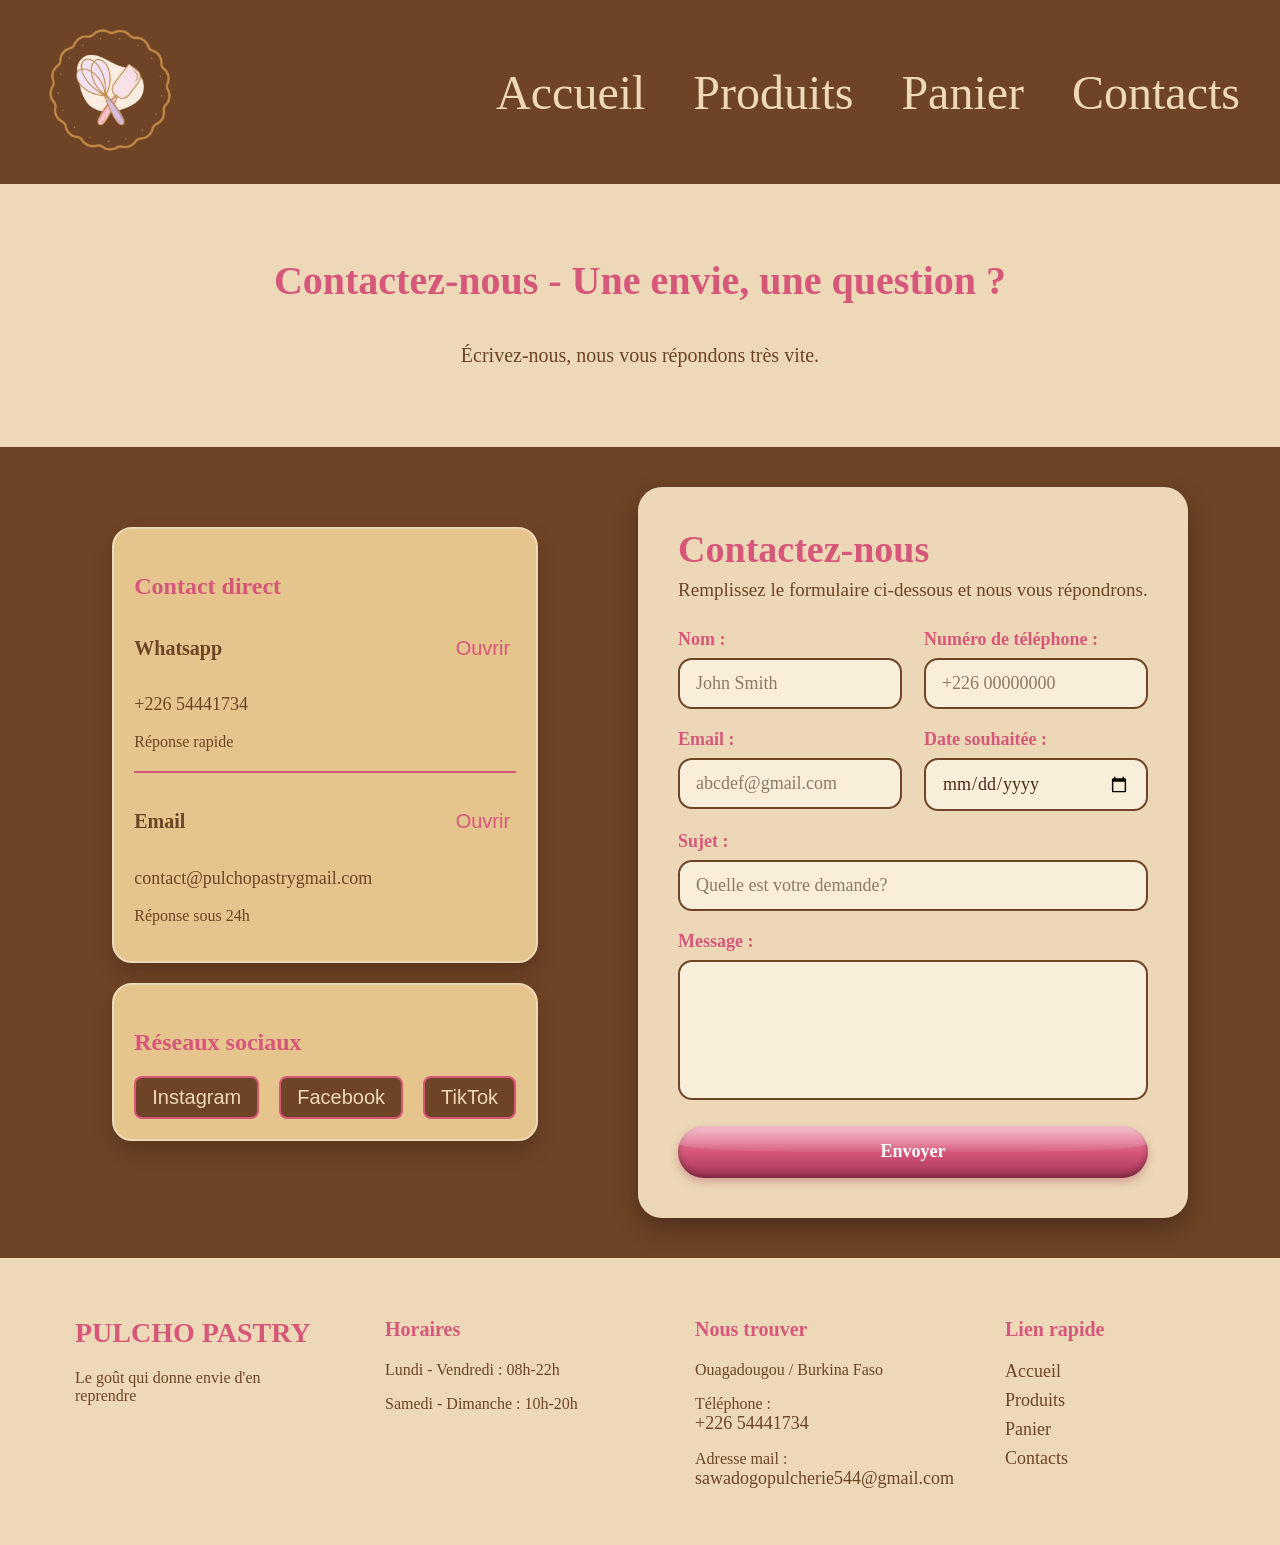
==== commit 2bd84f9b: "Footer updating" ====
--- a/contact.html
+++ b/contact.html
@@ -133,8 +133,8 @@
   <div>
     <h3>Nous trouver</h3>
     <p>Ouagadougou / Burkina Faso</p>
-    <p>Téléphone : +226 54441734</p>
-    <p>Adresse mail : sawadogopulcherie@gmail.com</p>
+    <p>Téléphone :<a href="https://wa.me/22654441734" target="_blank">+226 54441734</a></p>
+    <p>Adresse mail :<a href="mailto:contact@pulchopastrygmail.com" target="_blank">sawadogopulcherie544@gmail.com</a></p>
   </div>
 
   <div>
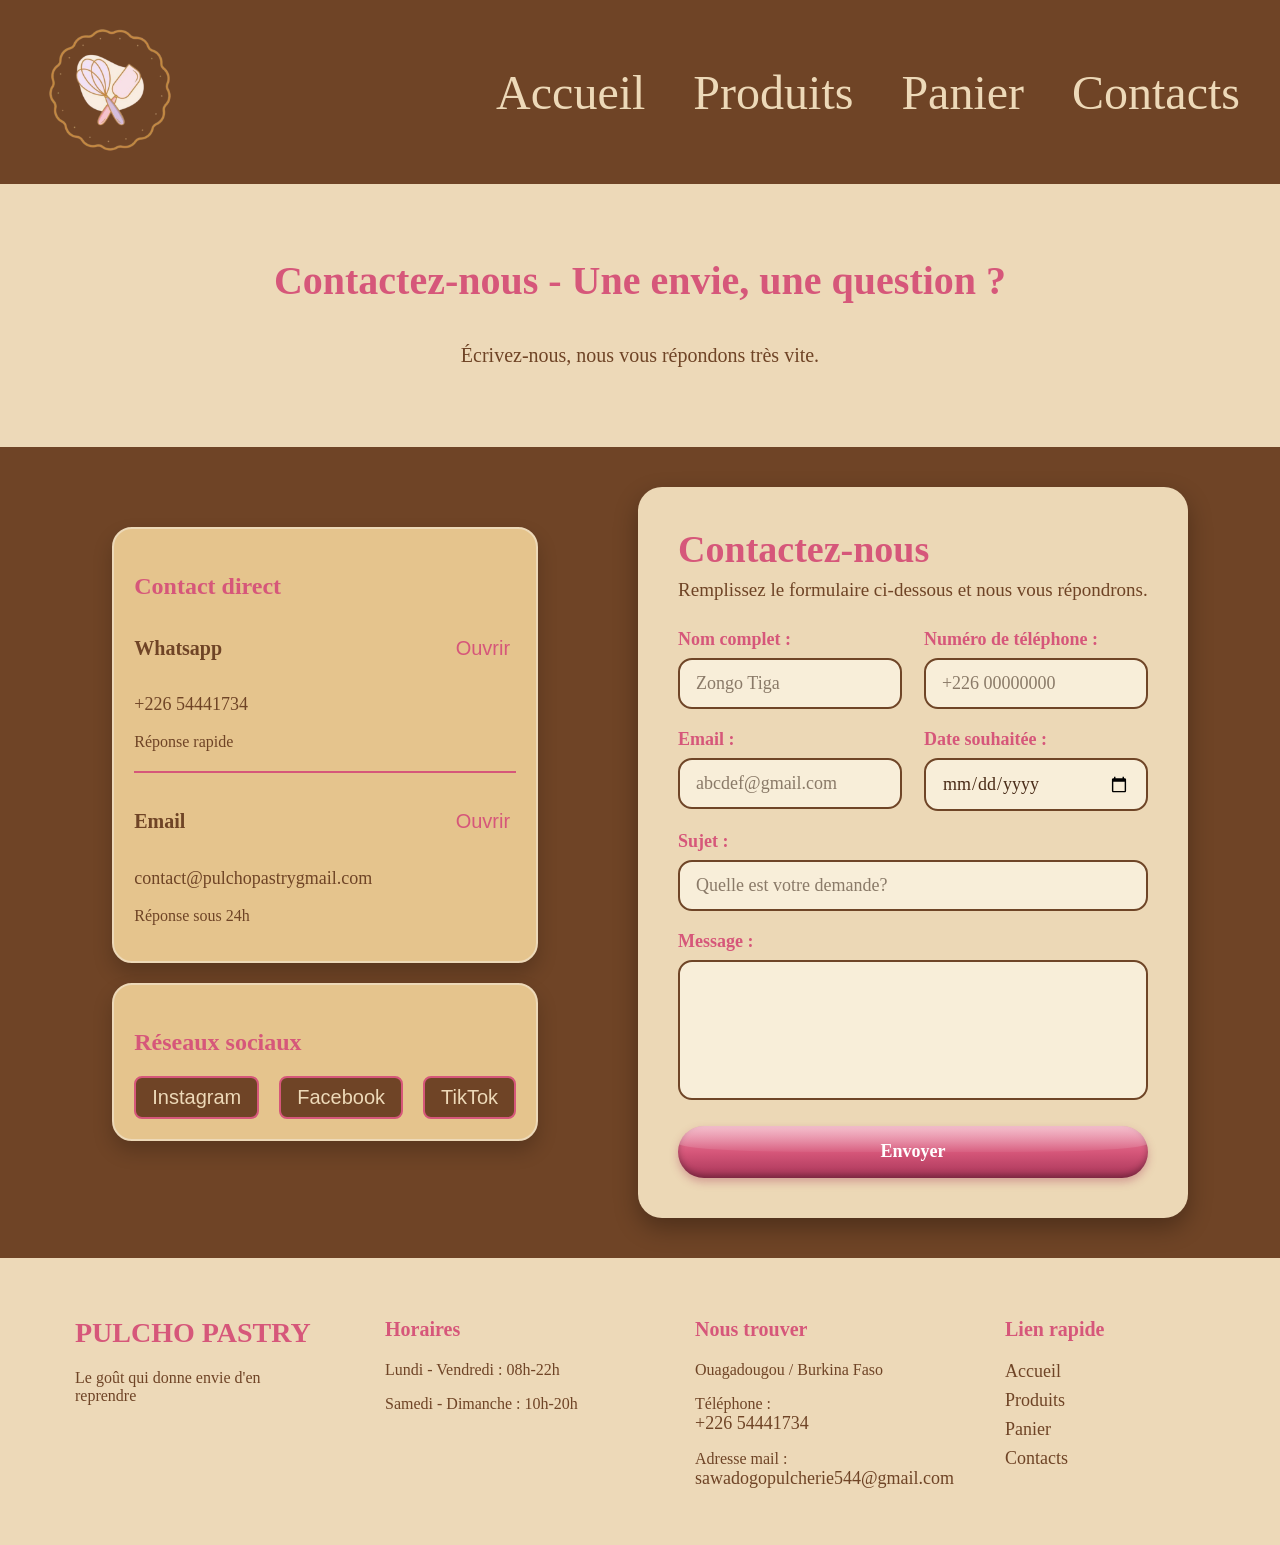
==== commit 04303f50: "contact page updating" ====
--- a/contact.html
+++ b/contact.html
@@ -75,8 +75,8 @@
           
           <div class="form-group">
             <div class="form-label">
-              <label for="name">Nom :</label>
-              <input type="text" id="name" name="name" placeholder="John Smith" required>
+              <label for="name">Nom complet :</label>
+              <input type="text" id="name" name="name" placeholder="Zongo Tiga" required>
             </div>
 
             <div class="form-label">
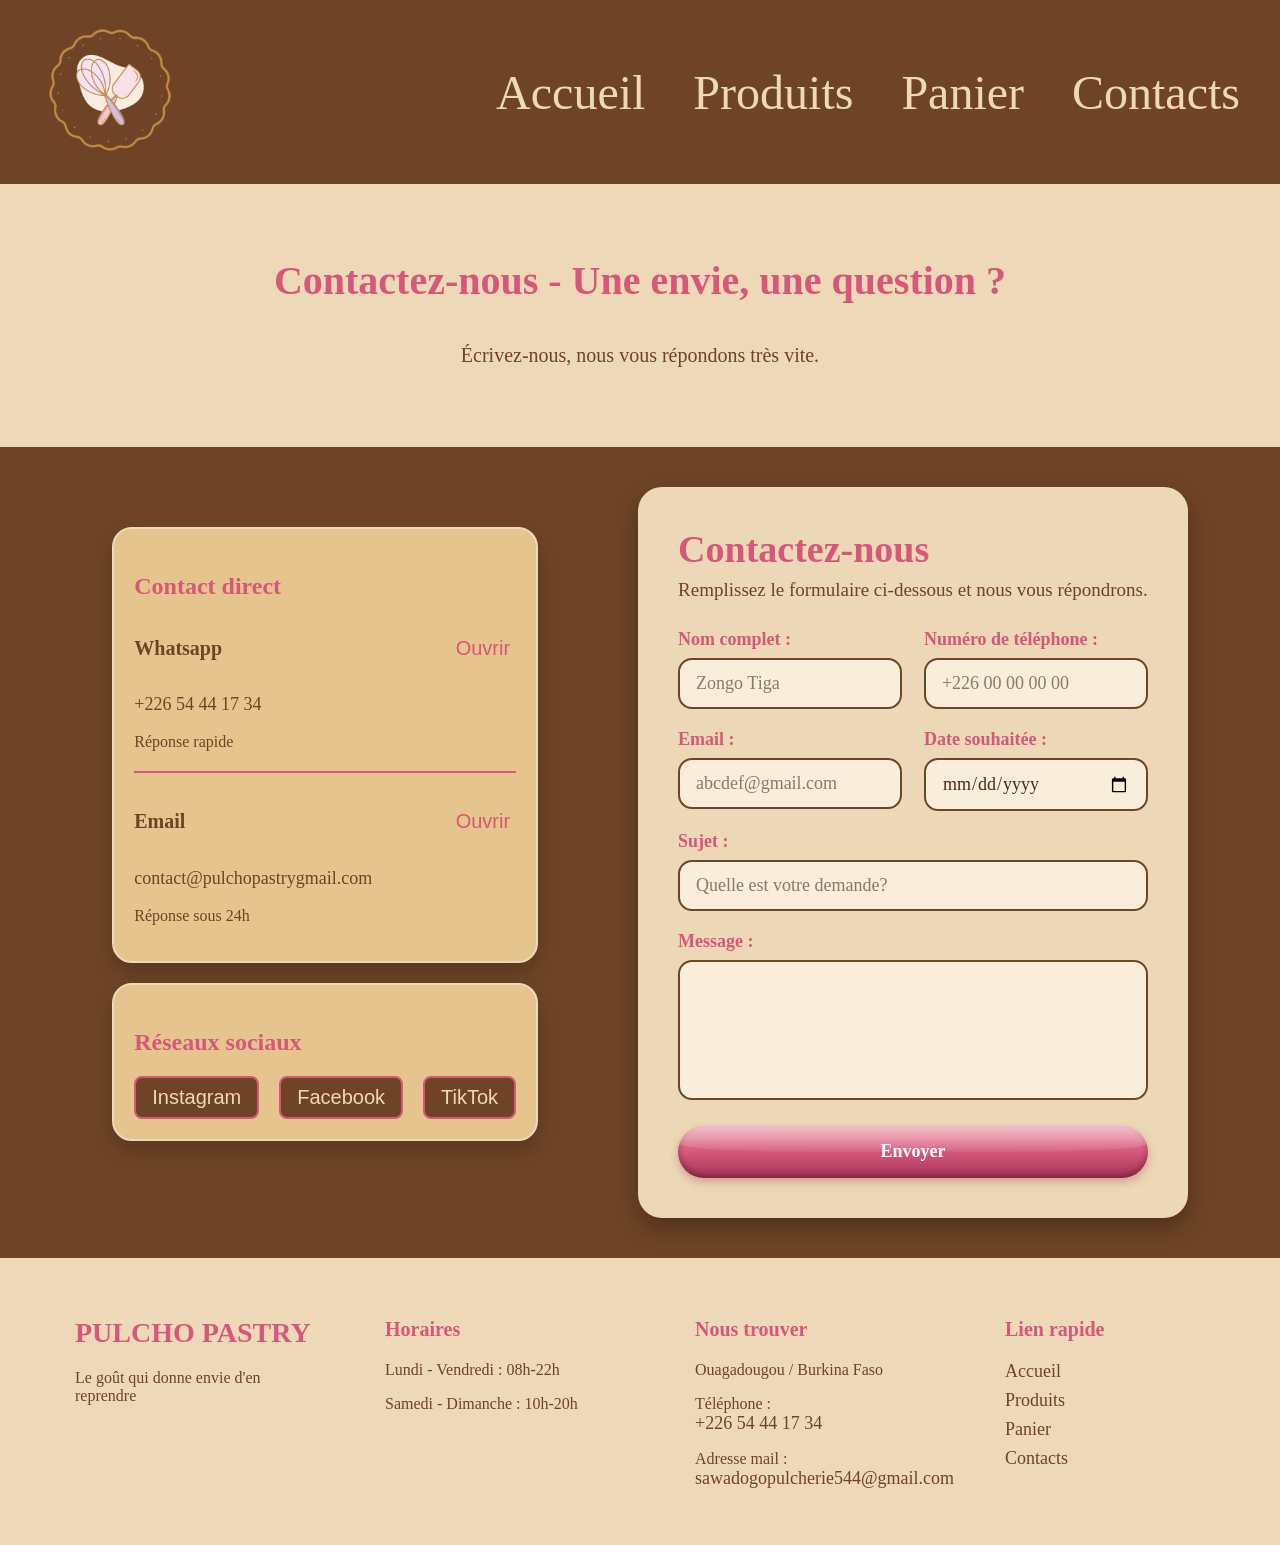
==== commit 6cda3774: "footer contact updating" ====
--- a/contact.html
+++ b/contact.html
@@ -39,7 +39,7 @@
               <h2>Whatsapp</h2>
               <button class="contact-button"><a href="https://wa.me/22654441734" target="_blank">Ouvrir</a></button>
             </div>
-            <p class="contact-number">+226 54441734</p>
+            <p class="contact-number">+226 54 44 17 34</p>
             <p class="contact-description">Réponse rapide</p>
 
             <hr>
@@ -81,7 +81,7 @@
 
             <div class="form-label">
               <label for="number">Numéro de téléphone :</label>
-              <input type="tel" id="number" name="number" placeholder="+226 00000000" required>
+              <input type="tel" id="number" name="number" placeholder="+226 00 00 00 00" required>
             </div>
           </div>
 
@@ -133,7 +133,7 @@
   <div>
     <h3>Nous trouver</h3>
     <p>Ouagadougou / Burkina Faso</p>
-    <p>Téléphone :<a href="https://wa.me/22654441734" target="_blank">+226 54441734</a></p>
+    <p>Téléphone :<a href="https://wa.me/22654441734" target="_blank">+226 54 44 17 34</a></p>
     <p>Adresse mail :<a href="mailto:contact@pulchopastrygmail.com" target="_blank">sawadogopulcherie544@gmail.com</a></p>
   </div>
 
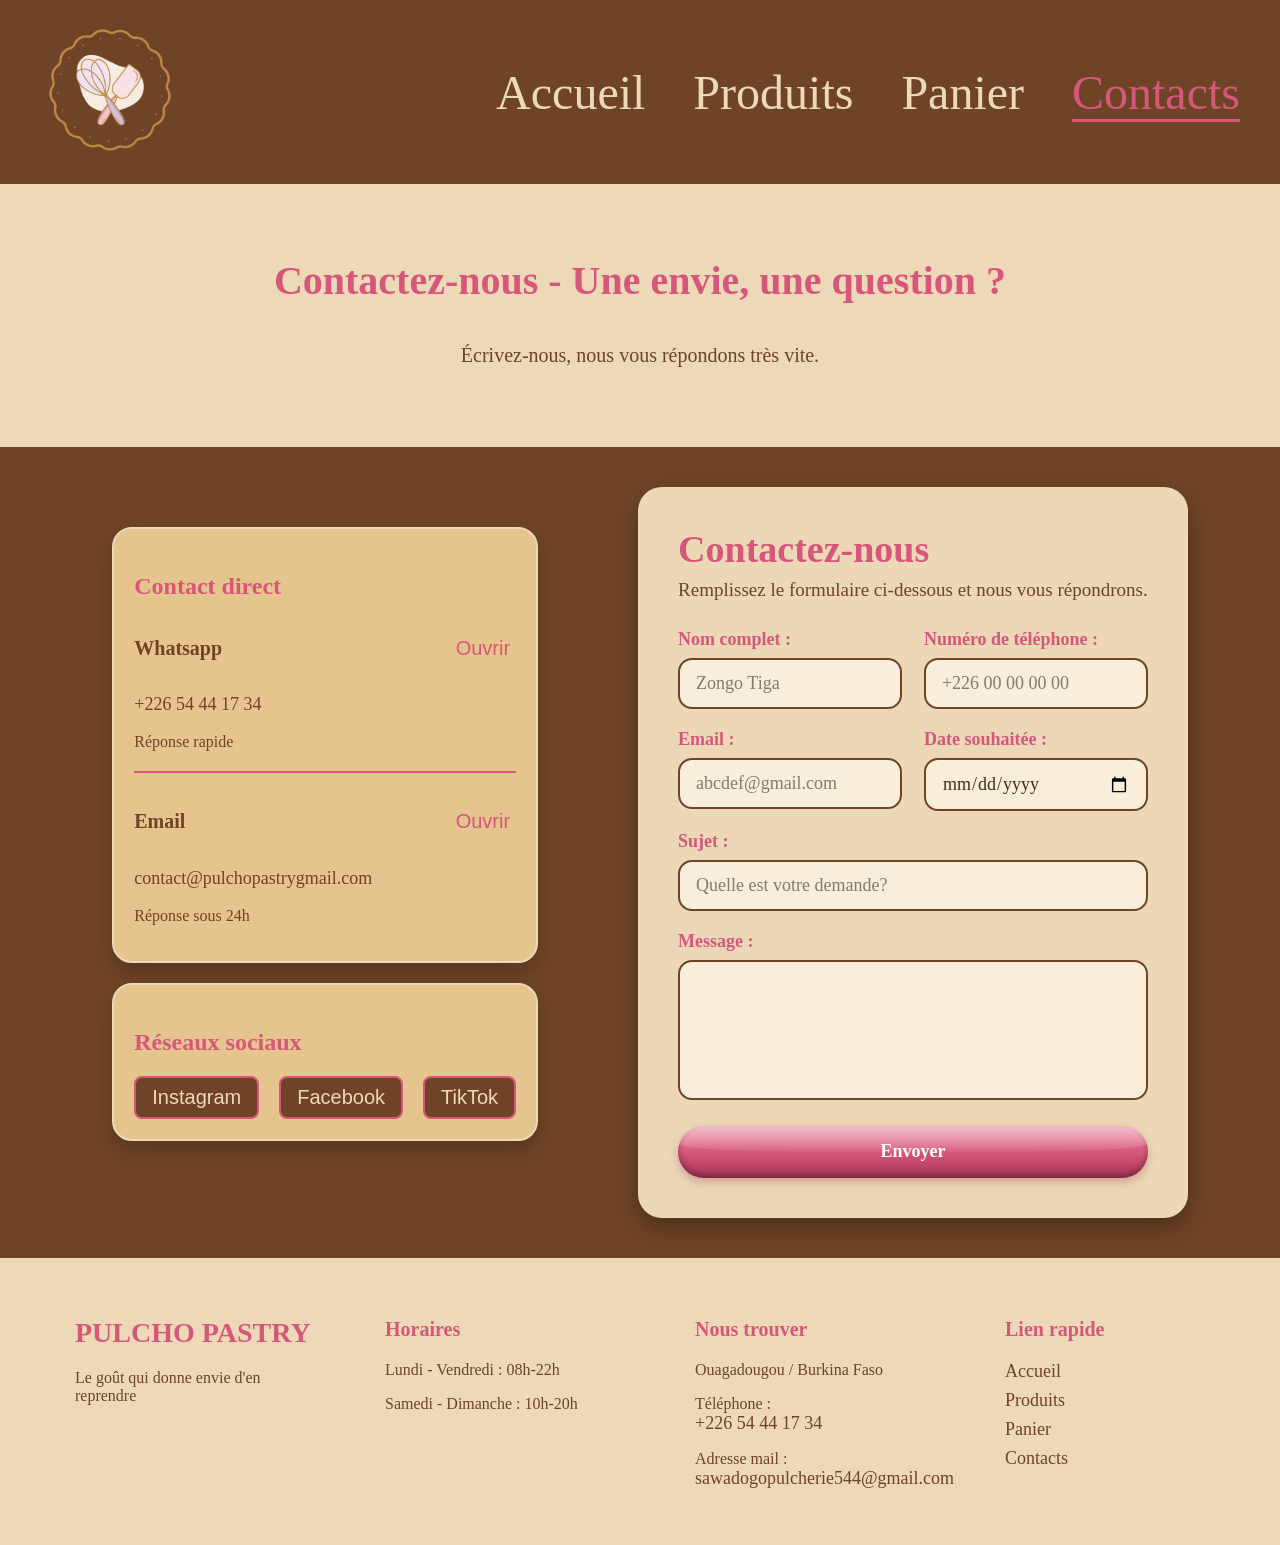
==== commit 8f9721a7: "header style" ====
--- a/contact.html
+++ b/contact.html
@@ -15,7 +15,7 @@
             <li><a href="index.html">Accueil</a></li> 
             <li><a href="produit.html">Produits</a></li>
             <li><a href="panier.html">Panier</a></li>
-            <li><a href="contact.html">Contacts</a></li>
+            <li><a href="contact.html" class="active">Contacts</a></li>
           </ul>
         </nav>
     </header>
--- a/css/style.css
+++ b/css/style.css
@@ -26,6 +26,13 @@
     padding: 10px 30px;
     justify-content: space-between;
     align-items: center;
+}
+nav a:hover{
+    color: #D6577A;
+}
+nav a.active{
+    color: #D6577A;
+    border-bottom: 3px solid #D6577A;
 }
 header img{
     width: 160px;
